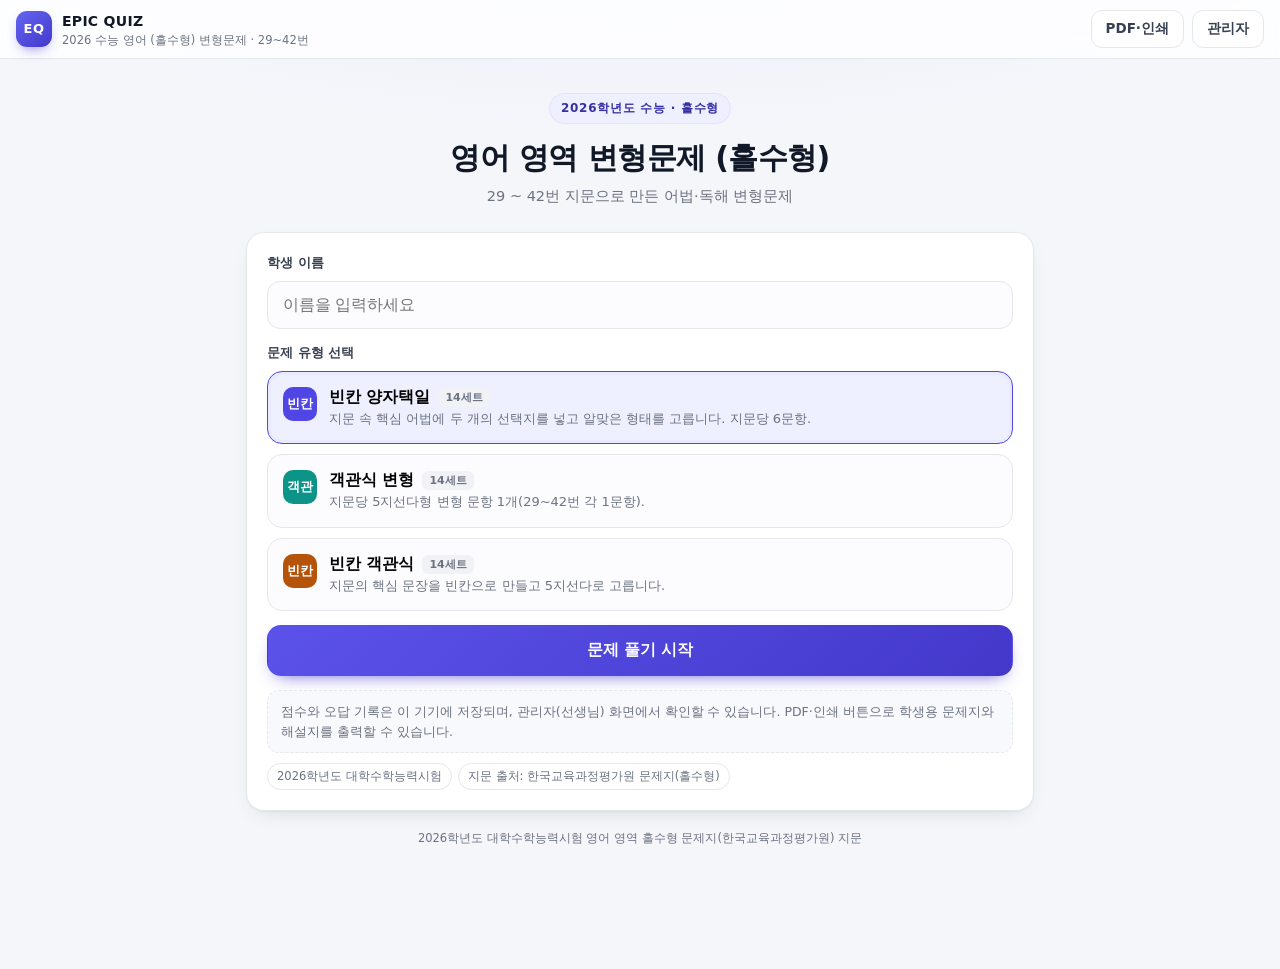
==== csat-2026/index.html @ b2f7ee5c "2026 수능 영어 (홀수형) 29~42번 변형문제 사이트 추가 - csat-2026/ 별도 폴더로 3유형(어법 양자택일 84빈칸, 객관식 변형 14문항, 빈칸 객관식 14문항) " ====
<!DOCTYPE html>
<html lang="ko">
<head>
<meta charset="utf-8">
<meta name="viewport" content="width=device-width, initial-scale=1, viewport-fit=cover">
<meta name="theme-color" content="#4f46e5">
<meta name="description" content="2026학년도 대학수학능력시험 영어 영역 (홀수형) 29~42번 변형문제 · 빈칸 양자택일 / 객관식 변형 / 빈칸 객관식">
<title>EPIC QUIZ · 2026 수능 영어 (홀수형) 변형문제</title>
<link rel="stylesheet" href="styles.css?v=20261128a">
<link rel="icon" href="data:image/svg+xml,%3Csvg xmlns='http://www.w3.org/2000/svg' viewBox='0 0 100 100'%3E%3Crect width='100' height='100' rx='24' fill='%234f46e5'/%3E%3Ctext x='50' y='68' font-size='52' font-family='sans-serif' font-weight='bold' fill='white' text-anchor='middle'%3EEQ%3C/text%3E%3C/svg%3E">
</head>
<body>

<header class="topbar">
  <div class="brand">
    <span class="logo">EQ</span>
    <div>
      <strong>EPIC QUIZ</strong>
      <small>2026 수능 영어 (홀수형) 변형문제 · 29~42번</small>
    </div>
  </div>
  <div class="top-actions">
    <button class="btn" data-top="print">PDF·인쇄</button>
    <button class="btn" data-top="admin">관리자</button>
  </div>
</header>

<main id="app"></main>

<div id="printRoot" aria-hidden="true"></div>
<div id="modalRoot"></div>
<div id="toast" class="toast" role="status" aria-live="polite"></div>

<script src="data/core.js?v=20261128a"></script>
<script src="data/grammar-a.js?v=20261128a"></script>
<script src="data/grammar-b.js?v=20261128a"></script>
<script src="data/multiple-a.js?v=20261128a"></script>
<script src="data/multiple-b.js?v=20261128a"></script>
<script src="data/cloze.js?v=20261128a"></script>
<script src="app.js?v=20261128a"></script>
</body>
</html>
---- csat-2026/styles.css ----
/* ===== EPIC QUIZ · 2026 10월 고2 영어 변형문제 ===== */
:root{
  --bg:#f5f6fa;
  --bg-2:#eef0f8;
  --card:#ffffff;
  --ink:#111827;
  --ink-2:#374151;
  --muted:#6b7280;
  --line:#e5e7eb;
  --line-2:#eef0f4;
  --brand:#4f46e5;
  --brand-soft:#eef0ff;
  --brand-ink:#3730a3;
  --ok:#0f9d58;
  --ok-soft:#e8f6ef;
  --bad:#e11d48;
  --bad-soft:#fdeaef;
  --warn:#b45309;
  --shadow:0 1px 2px rgba(16,24,40,.04), 0 8px 24px -12px rgba(16,24,40,.18);
  --radius:18px;
  --radius-sm:12px;
  --maxw:820px;
}
*{box-sizing:border-box}
html,body{margin:0;padding:0}
html{-webkit-text-size-adjust:100%}
body{
  background:
    radial-gradient(1200px 500px at 50% -220px, #e6e8ff 0%, rgba(230,232,255,0) 70%),
    var(--bg);
  color:var(--ink);
  font-family:-apple-system,BlinkMacSystemFont,"Apple SD Gothic Neo","Pretendard","Noto Sans KR","Malgun Gothic",system-ui,sans-serif;
  font-size:16px;
  line-height:1.6;
  min-height:100vh;
  display:flex;flex-direction:column;
}
button{font-family:inherit;font-size:inherit;cursor:pointer}
a{color:var(--brand);text-decoration:none}
h1,h2,h3,h4{margin:0;line-height:1.3;letter-spacing:-.01em}
p{margin:0}
small{font-size:12px}

/* ---------- top bar ---------- */
.topbar{
  position:sticky;top:0;z-index:40;
  display:flex;align-items:center;justify-content:space-between;gap:12px;
  padding:10px 16px;
  background:rgba(255,255,255,.82);
  backdrop-filter:saturate(180%) blur(14px);
  -webkit-backdrop-filter:saturate(180%) blur(14px);
  border-bottom:1px solid var(--line);
}
.brand{display:flex;align-items:center;gap:10px;min-width:0}
.logo{
  width:36px;height:36px;border-radius:11px;flex:0 0 auto;
  display:grid;place-items:center;
  background:linear-gradient(140deg,#6366f1,#4338ca);
  color:#fff;font-weight:800;font-size:13px;letter-spacing:.04em;
  box-shadow:0 6px 14px -6px rgba(67,56,202,.7);
}
.brand strong{display:block;font-size:14px;letter-spacing:.02em}
.brand small{display:block;color:var(--muted);font-size:11.5px;line-height:1.3;white-space:nowrap;overflow:hidden;text-overflow:ellipsis}
.top-actions{display:flex;gap:8px;flex:0 0 auto}
.btn{
  border:1px solid var(--line);
  background:#fff;color:var(--ink-2);
  padding:9px 14px;border-radius:11px;font-weight:600;font-size:13.5px;
  transition:.15s ease;
  white-space:nowrap;
}
.btn:hover{border-color:#d3d6e0;background:#fbfbfe}
.btn:active{transform:translateY(1px)}
.btn.primary{
  background:linear-gradient(140deg,#5b52ea,#4338ca);color:#fff;border-color:transparent;
  box-shadow:0 8px 18px -10px rgba(67,56,202,.9);
}
.btn.primary:hover{filter:brightness(1.05)}
.btn.ghost{background:transparent}
.btn.danger{color:var(--bad);border-color:#f6c9d3;background:#fff7f9}
.btn.block{width:100%;display:block;padding:14px;font-size:15.5px;border-radius:14px}
.btn[disabled]{opacity:.45;cursor:not-allowed}

main{flex:1 0 auto;width:100%}
.wrap{max-width:var(--maxw);margin:0 auto;padding:20px 16px 96px}

/* ---------- login ---------- */
.hero{padding:14px 0 6px;text-align:center}
.hero .kicker{
  display:inline-flex;align-items:center;gap:6px;
  font-size:12px;font-weight:700;letter-spacing:.06em;color:var(--brand-ink);
  background:var(--brand-soft);border:1px solid #dfe2ff;
  padding:5px 11px;border-radius:999px;text-transform:uppercase;
}
.hero h1{font-size:clamp(22px,5.6vw,30px);margin:14px 0 8px;letter-spacing:-.02em}
.hero p{color:var(--muted);font-size:14.5px}
.card{
  background:var(--card);border:1px solid var(--line);border-radius:var(--radius);
  box-shadow:var(--shadow);
}
.pad{padding:20px}
.field{margin-bottom:14px}
.field label{display:block;font-size:13px;font-weight:700;color:var(--ink-2);margin-bottom:7px}
.input{
  width:100%;padding:14px 15px;border-radius:13px;border:1.5px solid var(--line);
  font-size:16px;background:#fcfcfe;color:var(--ink);outline:none;transition:.15s;
}
.input:focus{border-color:#a5a8f5;box-shadow:0 0 0 4px #eceefe;background:#fff}
.cat-list{display:grid;gap:10px;margin:6px 0 4px}
.cat{
  display:flex;gap:12px;align-items:flex-start;text-align:left;
  padding:15px;border-radius:15px;border:1.5px solid var(--line);background:#fcfcfe;
  transition:.15s;
}
.cat:hover{border-color:#cfd2e4}
.cat[aria-pressed="true"]{border-color:var(--brand);background:var(--brand-soft);box-shadow:0 0 0 3px #e9eaff inset}
.cat .dot{
  width:34px;height:34px;border-radius:10px;flex:0 0 auto;display:grid;place-items:center;
  color:#fff;font-weight:800;font-size:13px;
}
.cat .t{font-weight:800;font-size:15.5px;display:flex;align-items:center;gap:8px;flex-wrap:wrap}
.cat .t .tag{font-size:11px;font-weight:700;color:var(--muted);background:#f1f2f6;border-radius:6px;padding:2px 7px}
.cat .d{font-size:13px;color:var(--muted);margin-top:2px;line-height:1.5}
.notice{
  font-size:12.5px;color:var(--muted);background:#f8f9fc;border:1px dashed var(--line);
  padding:11px 13px;border-radius:12px;line-height:1.55;margin-top:14px;
}
.meta-row{display:flex;flex-wrap:wrap;gap:6px;margin-top:10px}
.meta-row span{font-size:11.5px;color:var(--muted);background:#fff;border:1px solid var(--line);padding:3px 9px;border-radius:999px}

/* ---------- quiz ---------- */
.quiz-top{
  position:sticky;top:57px;z-index:30;
  background:rgba(245,246,250,.92);backdrop-filter:blur(10px);
  padding:10px 0 8px;margin-bottom:6px;
}
.quiz-top .row{display:flex;align-items:center;justify-content:space-between;gap:10px;margin-bottom:8px}
.quiz-top .cat-name{font-size:13.5px;font-weight:800;color:var(--brand-ink);display:flex;align-items:center;gap:7px}
.quiz-top .count{font-size:13px;color:var(--muted);font-variant-numeric:tabular-nums}
.quiz-top .count b{color:var(--ink);font-size:15px}
.bar{height:6px;border-radius:99px;background:#e4e6f0;overflow:hidden}
.bar>i{display:block;height:100%;width:0;border-radius:99px;background:linear-gradient(90deg,#6366f1,#4338ca);transition:width .25s ease}

.item{border-radius:var(--radius);background:var(--card);border:1px solid var(--line);box-shadow:var(--shadow);overflow:hidden}
.item-head{display:flex;gap:12px;padding:18px 18px 0}
.no-badge{
  flex:0 0 auto;min-width:44px;height:44px;padding:0 8px;border-radius:13px;
  background:linear-gradient(140deg,#eef0ff,#e0e3ff);color:var(--brand-ink);
  display:grid;place-items:center;font-weight:800;font-size:15px;letter-spacing:-.02em;
}
.item-head .h{min-width:0}
.item-head .h .t{font-size:16.5px;font-weight:800;letter-spacing:-.01em}
.item-head .h .s{font-size:12.5px;color:var(--muted);margin-top:2px}
.q-text{padding:12px 18px 0;font-weight:600;font-size:14.5px;color:var(--ink-2)}
.passage{padding:12px 18px 0;font-size:16px;line-height:1.95;color:#1b2130}
.passage p{margin:0 0 12px}
.passage p:last-child{margin-bottom:0}
.passage .ul{text-decoration:underline;text-decoration-thickness:1.5px;text-underline-offset:3px;font-weight:600}
.blank-slot{
  display:inline-block;min-width:130px;border-bottom:2px solid #9aa2b8;margin:0 4px;
  height:1.1em;vertical-align:-.1em;
}
.blank-inline{
  display:inline-flex;align-items:center;gap:2px;flex-wrap:wrap;
  padding:1px 2px;margin:0 2px;border-radius:8px;
  background:#f6f7fc;border:1px dashed #cdd2e6;
  vertical-align:baseline;
}
.blank-inline .bno{font-size:10.5px;font-weight:800;color:var(--brand-ink);padding:0 3px;opacity:.75}
.pill{
  border:1px solid #dcdfec;background:#fff;color:var(--ink-2);
  padding:2px 9px;border-radius:7px;font-size:14.5px;line-height:1.45;
  transition:.12s;
}
.pill:hover{border-color:#b9bdf0;background:#f7f8ff}
.pill.on{background:linear-gradient(140deg,#5b52ea,#4338ca);border-color:transparent;color:#fff;font-weight:700}
.pill.ok{background:var(--ok-soft);border-color:#a8dfc4;color:#0b6b3a;font-weight:700}
.pill.no{background:var(--bad-soft);border-color:#f3b5c4;color:#9f1239;text-decoration:line-through}
.blank-inline.is-wrong{border-color:#f3b5c4;background:#fff7f9;border-style:solid}
.blank-inline.is-right{border-color:#a8dfc4;background:#f3fbf7;border-style:solid}

.choices{list-style:none;margin:0;padding:14px 18px 4px;display:grid;gap:8px}
.choice{
  display:flex;gap:11px;align-items:flex-start;text-align:left;width:100%;
  padding:12px 14px;border-radius:13px;border:1.5px solid var(--line);background:#fff;
  font-size:15px;line-height:1.55;color:var(--ink);transition:.13s;
}
.choice:hover{border-color:#cfd2e4;background:#fcfcff}
.choice .num{
  flex:0 0 auto;width:22px;height:22px;border-radius:50%;display:grid;place-items:center;
  background:#f0f1f7;color:var(--muted);font-size:12px;font-weight:800;margin-top:1px;
}
.choice.on{border-color:var(--brand);background:var(--brand-soft)}
.choice.on .num{background:var(--brand);color:#fff}
.choice.ok{border-color:#8fd6b3;background:var(--ok-soft)}
.choice.ok .num{background:var(--ok);color:#fff}
.choice.no{border-color:#f3b5c4;background:var(--bad-soft)}
.choice.no .num{background:var(--bad);color:#fff}

.item-foot{display:flex;gap:8px;align-items:center;justify-content:space-between;padding:14px 18px;border-top:1px solid var(--line-2);margin-top:14px;background:#fcfcfe}
.hint{font-size:12.5px;color:var(--muted)}
.qbar{
  position:fixed;left:0;right:0;bottom:0;z-index:35;
  display:flex;gap:8px;align-items:center;
  padding:10px max(16px,env(safe-area-inset-left)) calc(10px + env(safe-area-inset-bottom));
  background:rgba(255,255,255,.94);backdrop-filter:blur(14px);
  border-top:1px solid var(--line);
}
.qbar .wrapbar{max-width:var(--maxw);margin:0 auto;width:100%;display:flex;gap:8px;align-items:center}
.qbar .btn{flex:0 0 auto}
.qbar .spacer{flex:1}
.qbar .submit{flex:0 0 auto}

/* palette */
.sheet-back{position:fixed;inset:0;z-index:60;background:rgba(17,24,39,.42);display:flex;align-items:flex-end;justify-content:center;padding:0;animation:fade .18s ease}
.sheet{width:100%;max-width:var(--maxw);background:#fff;border-radius:20px 20px 0 0;padding:18px;max-height:78vh;overflow:auto;animation:up .22s ease}
.sheet h3{font-size:16px;margin-bottom:4px}
.sheet .legend{font-size:12px;color:var(--muted);margin-bottom:14px}
.grid{display:grid;grid-template-columns:repeat(auto-fill,minmax(58px,1fr));gap:8px}
.grid button{
  height:46px;border-radius:12px;border:1.5px solid var(--line);background:#fff;font-weight:700;color:var(--ink-2);
}
.grid button.done{border-color:#c7cbf5;background:var(--brand-soft);color:var(--brand-ink)}
.grid button.cur{outline:2.5px solid var(--brand);outline-offset:1px}
.grid button small{display:block;font-size:9.5px;font-weight:700;color:var(--muted);line-height:1}
@keyframes fade{from{opacity:0}to{opacity:1}}
@keyframes up{from{transform:translateY(18px);opacity:.6}to{transform:none;opacity:1}}

/* ---------- result ---------- */
.score-card{display:flex;gap:18px;align-items:center;padding:22px;flex-wrap:wrap}
.ring{
  --p:0;
  width:112px;height:112px;flex:0 0 auto;border-radius:50%;
  background:conic-gradient(var(--brand) calc(var(--p)*1%), #e8eaf5 0);
  display:grid;place-items:center;position:relative;
}
.ring::before{content:"";position:absolute;inset:9px;border-radius:50%;background:#fff}
.ring span{position:relative;font-size:25px;font-weight:800;letter-spacing:-.02em}
.ring span i{font-style:normal;font-size:13px;color:var(--muted);font-weight:700}
.score-meta{min-width:0;flex:1}
.score-meta h2{font-size:19px}
.score-meta .sub{color:var(--muted);font-size:13.5px;margin-top:3px}
.stat-row{display:flex;flex-wrap:wrap;gap:8px;margin-top:12px}
.stat{background:#f7f8fc;border:1px solid var(--line);border-radius:11px;padding:8px 12px;font-size:12.5px;color:var(--muted)}
.stat b{display:block;color:var(--ink);font-size:15px;font-variant-numeric:tabular-nums}
.actions{display:flex;flex-wrap:wrap;gap:8px;margin:16px 0 6px}
.actions .btn{flex:1 1 auto;min-width:130px;text-align:center;padding:12px}

.review{margin-top:18px}
.review h3{font-size:15px;margin:0 0 10px;display:flex;align-items:center;gap:8px}
.chip{font-size:11px;font-weight:800;padding:2px 8px;border-radius:999px;background:#f1f2f6;color:var(--muted)}
.chip.ok{background:var(--ok-soft);color:#0b6b3a}
.chip.no{background:var(--bad-soft);color:#9f1239}
.rev{border:1px solid var(--line);border-radius:15px;background:#fff;margin-bottom:10px;overflow:hidden}
.rev summary{
  list-style:none;cursor:pointer;padding:14px 16px;display:flex;gap:10px;align-items:center;
  font-weight:700;font-size:14.5px;
}
.rev summary::-webkit-details-marker{display:none}
.rev summary .no{font-size:12.5px;color:var(--muted);font-weight:800;min-width:38px}
.rev summary .arw{margin-left:auto;color:var(--muted);font-size:13px;transition:.2s}
.rev[open] summary .arw{transform:rotate(180deg)}
.rev .body{padding:0 16px 16px;border-top:1px solid var(--line-2);font-size:14.5px}
.ans-line{display:flex;gap:8px;flex-wrap:wrap;margin:12px 0 8px;font-size:13.5px}
.ans-line .k{color:var(--muted);font-weight:700;min-width:64px}
.ans-line .mine{color:var(--bad);font-weight:700}
.ans-line .right{color:var(--ok);font-weight:700}
.why{background:#fbfbff;border:1px solid #e7e9fb;border-radius:12px;padding:12px 14px;font-size:13.5px;color:var(--ink-2);line-height:1.7}
.why b.tag{color:var(--brand-ink)}
.mini-passage{font-size:13px;color:var(--muted);margin-top:8px;line-height:1.7}

/* ---------- admin ---------- */
.modal{position:fixed;inset:0;z-index:70;background:rgba(17,24,39,.5);display:flex;align-items:center;justify-content:center;padding:16px;animation:fade .18s}
.modal .box{background:#fff;border-radius:20px;max-width:960px;width:100%;max-height:90vh;display:flex;flex-direction:column;box-shadow:0 30px 80px -30px rgba(16,24,40,.5);animation:up .2s}
.modal .box-head{display:flex;align-items:center;gap:10px;padding:16px 18px;border-bottom:1px solid var(--line)}
.modal .box-head h2{font-size:16.5px;flex:1}
.modal .box-body{padding:16px 18px;overflow:auto}
.x{width:34px;height:34px;border-radius:10px;border:1px solid var(--line);background:#fff;color:var(--muted);font-size:17px;line-height:1}
.tabs{display:flex;gap:6px;margin-bottom:14px;flex-wrap:wrap}
.tabs button{border:1px solid var(--line);background:#fff;padding:8px 13px;border-radius:10px;font-size:13px;font-weight:700;color:var(--muted)}
.tabs button.on{background:var(--brand-soft);border-color:#c7cbf5;color:var(--brand-ink)}
.kpis{display:grid;grid-template-columns:repeat(auto-fit,minmax(120px,1fr));gap:10px;margin-bottom:14px}
.kpi{background:#f8f9fd;border:1px solid var(--line);border-radius:13px;padding:12px}
.kpi .l{font-size:11.5px;color:var(--muted);font-weight:700}
.kpi .v{font-size:21px;font-weight:800;letter-spacing:-.02em;font-variant-numeric:tabular-nums}
.kpi .v small{font-size:11.5px;color:var(--muted);font-weight:700}

.stu{border:1px solid var(--line);border-radius:14px;margin-bottom:9px;background:#fff;overflow:hidden}
.stu summary{list-style:none;padding:12px 14px;display:flex;gap:10px;align-items:center;cursor:pointer;flex-wrap:wrap}
.stu summary::-webkit-details-marker{display:none}
.stu .nm{font-weight:800;font-size:14.5px}
.stu .dt{font-size:11.5px;color:var(--muted);font-variant-numeric:tabular-nums}
.stu .badge{font-size:11px;font-weight:800;padding:2px 8px;border-radius:999px;background:#f1f2f6;color:var(--ink-2)}
.stu .sc{margin-left:auto;font-weight:800;font-size:14px;font-variant-numeric:tabular-nums}
.stu .sc small{font-weight:700;color:var(--muted);font-size:11.5px}
.stu .body{padding:0 14px 14px;border-top:1px solid var(--line-2);font-size:13px}
.wrong-list{margin:10px 0 0;padding:0;list-style:none;display:grid;gap:6px}
.wrong-list li{display:flex;gap:8px;flex-wrap:wrap;align-items:baseline;background:#fff8fa;border:1px solid #f8d7e0;border-radius:10px;padding:8px 10px;font-size:12.5px;line-height:1.5}
.wrong-list li b{color:#9f1239}
.wrong-list li .c{color:#0b6b3a;font-weight:700}
.wrong-list .w-q{font-weight:800;color:var(--ink);font-size:12.5px}
table{width:100%;border-collapse:collapse;font-size:13px}
th,td{padding:9px 8px;text-align:left;border-bottom:1px solid var(--line-2);vertical-align:top}
th{font-size:11.5px;color:var(--muted);font-weight:800;text-transform:uppercase;letter-spacing:.03em;background:#fafbfe;position:sticky;top:0}
td.num{font-variant-numeric:tabular-nums;white-space:nowrap}
.bar-mini{height:7px;border-radius:99px;background:#eceef6;overflow:hidden;min-width:70px}
.bar-mini>i{display:block;height:100%;background:linear-gradient(90deg,#818cf8,#4f46e5)}
.bar-mini.low>i{background:linear-gradient(90deg,#fb7185,#e11d48)}
.empty{color:var(--muted);font-size:13.5px;text-align:center;padding:34px 10px;line-height:1.7}
.toolbar{display:flex;gap:8px;flex-wrap:wrap;margin-bottom:12px}
.toolbar .btn{padding:8px 12px;font-size:12.5px}
.hint-inline{font-size:12px;color:var(--muted);margin:-4px 0 10px}

/* ---------- misc ---------- */
.footer{color:var(--muted);font-size:11.5px;text-align:center;padding:18px 16px 26px;line-height:1.6}
.toast{
  position:fixed;left:50%;bottom:86px;transform:translateX(-50%) translateY(10px);
  background:#111827;color:#fff;padding:10px 16px;border-radius:12px;font-size:13px;font-weight:600;
  opacity:0;pointer-events:none;transition:.22s;z-index:90;max-width:88vw;text-align:center;
}
.toast.show{opacity:1;transform:translateX(-50%)}

/* ---------- print ---------- */
#printRoot{display:none}
@media print{
  @page{size:A4;margin:14mm 13mm 16mm}
  html,body{background:#fff !important}
  body>*:not(#printRoot){display:none !important}
  #printRoot{display:block !important;color:#000;font-size:10.5pt;line-height:1.55}
  #printRoot .p-doc{max-width:none}
  #printRoot .p-head{border-bottom:2px solid #000;padding-bottom:6px;margin-bottom:12px}
  #printRoot .p-head h1{font-size:14pt;letter-spacing:-.01em}
  #printRoot .p-head .sub{font-size:9pt;margin-top:3px}
  #printRoot .p-info{display:flex;justify-content:space-between;font-size:9pt;margin-top:8px;gap:10px;flex-wrap:wrap}
  #printRoot .p-item{break-inside:avoid;page-break-inside:avoid;margin:0 0 12px;padding-bottom:8px;border-bottom:1px dashed #bbb}
  #printRoot .p-item h2{font-size:10.5pt;margin-bottom:3px}
  #printRoot .p-q{font-size:9.5pt;font-weight:700;margin-bottom:5px}
  #printRoot .p-pass{font-size:10pt;line-height:1.62;text-align:justify}
  #printRoot .p-pass p{margin:0 0 5px}
  #printRoot .p-choices{margin:6px 0 0;padding-left:2px;font-size:9.8pt}
  #printRoot .p-choices span{display:block;margin:0 0 1px 0}
  #printRoot .p-blank{display:inline-block;min-width:70px;border-bottom:1px solid #000}
  #printRoot .p-opt{padding:0 2px}
  #printRoot .p-opt.right{font-weight:800;text-decoration:underline}
  #printRoot .p-ans{margin-top:5px;font-size:9.3pt;background:#f2f2f2;border:1px solid #ccc;padding:5px 7px;break-inside:avoid}
  #printRoot .p-ans b{font-weight:800}
  #printRoot .p-sec{font-size:11.5pt;margin:12px 0 7px;padding:2px 0 2px 7px;border-left:4px solid #000;break-after:avoid;page-break-after:avoid}
  #printRoot .p-key{display:flex;flex-wrap:wrap;gap:4px 12px;font-size:9.5pt;border:1px solid #000;padding:7px 9px;margin:0 0 12px}
  #printRoot .p-key b{font-weight:800}
  #printRoot .p-foot{margin-top:10px;font-size:8.5pt;color:#444;text-align:center}
  #printRoot .p-pagebreak{break-before:page;page-break-before:always}
}

/* ---------- small screens ---------- */
@media (max-width:560px){
  .wrap{padding:16px 13px 100px}
  .item-head{padding:15px 14px 0}
  .q-text,.passage,.choices{padding-left:14px;padding-right:14px}
  .item-foot{padding:12px 14px}
  .passage{font-size:15.5px;line-height:1.9}
  .brand small{max-width:44vw}
  .score-card{padding:18px}
  .ring{width:94px;height:94px}
  .ring span{font-size:21px}
  .modal{padding:0;align-items:flex-end}
  .modal .box{max-height:92vh;border-radius:20px 20px 0 0}
}
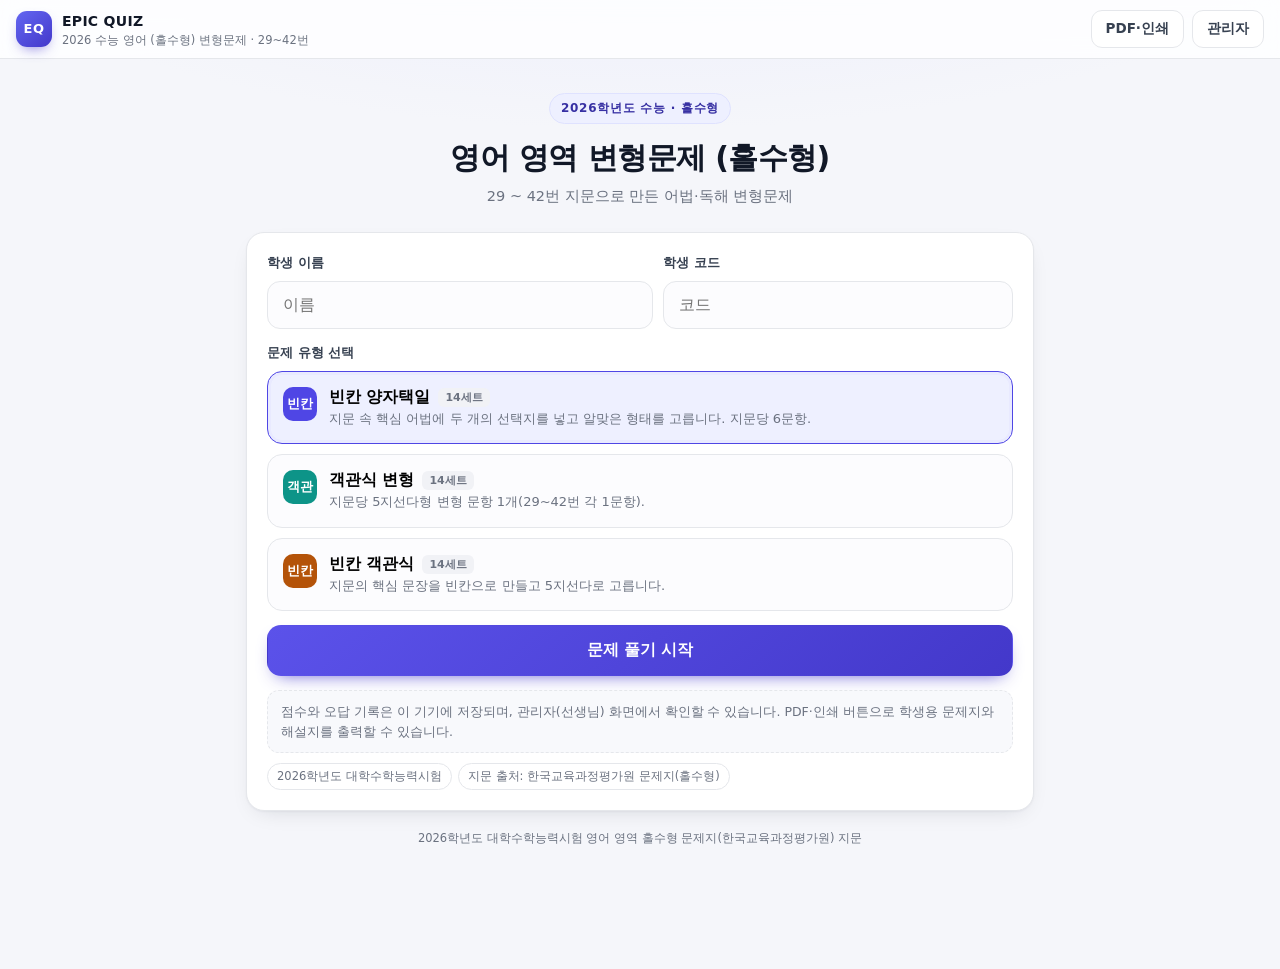
==== commit eb198233: "세 사이트에 학생 명단(허용/차단) 기능 추가 - Supabase allowed_students 표를 세 사이트가 공유(이름+코드 허용 명단) - 학생 화면: 학생 코드 입력 추가" ====
--- a/csat-2026/index.html
+++ b/csat-2026/index.html
@@ -6,7 +6,7 @@
 <meta name="theme-color" content="#4f46e5">
 <meta name="description" content="2026학년도 대학수학능력시험 영어 영역 (홀수형) 29~42번 변형문제 · 빈칸 양자택일 / 객관식 변형 / 빈칸 객관식">
 <title>EPIC QUIZ · 2026 수능 영어 (홀수형) 변형문제</title>
-<link rel="stylesheet" href="styles.css?v=20261128a">
+<link rel="stylesheet" href="styles.css?v=20261128b">
 <link rel="icon" href="data:image/svg+xml,%3Csvg xmlns='http://www.w3.org/2000/svg' viewBox='0 0 100 100'%3E%3Crect width='100' height='100' rx='24' fill='%234f46e5'/%3E%3Ctext x='50' y='68' font-size='52' font-family='sans-serif' font-weight='bold' fill='white' text-anchor='middle'%3EEQ%3C/text%3E%3C/svg%3E">
 </head>
 <body>
@@ -31,12 +31,12 @@
 <div id="modalRoot"></div>
 <div id="toast" class="toast" role="status" aria-live="polite"></div>
 
-<script src="data/core.js?v=20261128a"></script>
-<script src="data/grammar-a.js?v=20261128a"></script>
-<script src="data/grammar-b.js?v=20261128a"></script>
-<script src="data/multiple-a.js?v=20261128a"></script>
-<script src="data/multiple-b.js?v=20261128a"></script>
-<script src="data/cloze.js?v=20261128a"></script>
-<script src="app.js?v=20261128a"></script>
+<script src="data/core.js?v=20261128b"></script>
+<script src="data/grammar-a.js?v=20261128b"></script>
+<script src="data/grammar-b.js?v=20261128b"></script>
+<script src="data/multiple-a.js?v=20261128b"></script>
+<script src="data/multiple-b.js?v=20261128b"></script>
+<script src="data/cloze.js?v=20261128b"></script>
+<script src="app.js?v=20261128b"></script>
 </body>
 </html>
--- a/csat-2026/styles.css
+++ b/csat-2026/styles.css
@@ -365,3 +365,26 @@
   .modal{padding:0;align-items:flex-end}
   .modal .box{max-height:92vh;border-radius:20px 20px 0 0}
 }
+
+/* ---------- 학생 명단 (관리자) ---------- */
+.field-row{display:grid;grid-template-columns:1.05fr .95fr;gap:10px}
+.stu-add{display:grid;grid-template-columns:1fr .8fr auto;gap:8px;margin-bottom:12px}
+.stu-add .input{padding:11px 12px}
+.stu-add .btn{padding:0 16px;white-space:nowrap}
+.stu-list{display:flex;flex-direction:column;gap:8px;max-height:52vh;overflow:auto}
+.stu-item{display:flex;align-items:center;gap:8px;flex-wrap:wrap;border:1px solid var(--line);border-radius:12px;padding:10px 12px;background:#fff}
+.stu-item.off{background:#fdf7f8;border-color:#f6dbe3}
+.stu-item .who{flex:1 1 110px;min-width:0;line-height:1.25}
+.stu-item .who b{font-size:14.5px}
+.stu-item .who .cd{display:block;font-size:11.5px;color:var(--muted);font-variant-numeric:tabular-nums;word-break:break-all}
+.stu-item .state{font-size:11px;font-weight:800;padding:3px 9px;border-radius:999px;white-space:nowrap}
+.stu-item .state.on{background:var(--ok-soft);color:#15803d}
+.stu-item .state.off{background:var(--bad-soft);color:#b91c4a}
+.stu-item .btn{padding:6px 11px;font-size:12.5px}
+.notice.bad{border-color:#f6c9d3;background:#fff7f9;color:#a51c43}
+@media (max-width:420px){
+  .field-row{grid-template-columns:1fr;gap:0}
+  .stu-add{grid-template-columns:1fr 1fr}
+  .stu-add .btn{grid-column:1 / -1;padding:11px}
+  .stu-item .who{flex:1 1 100%}
+}
